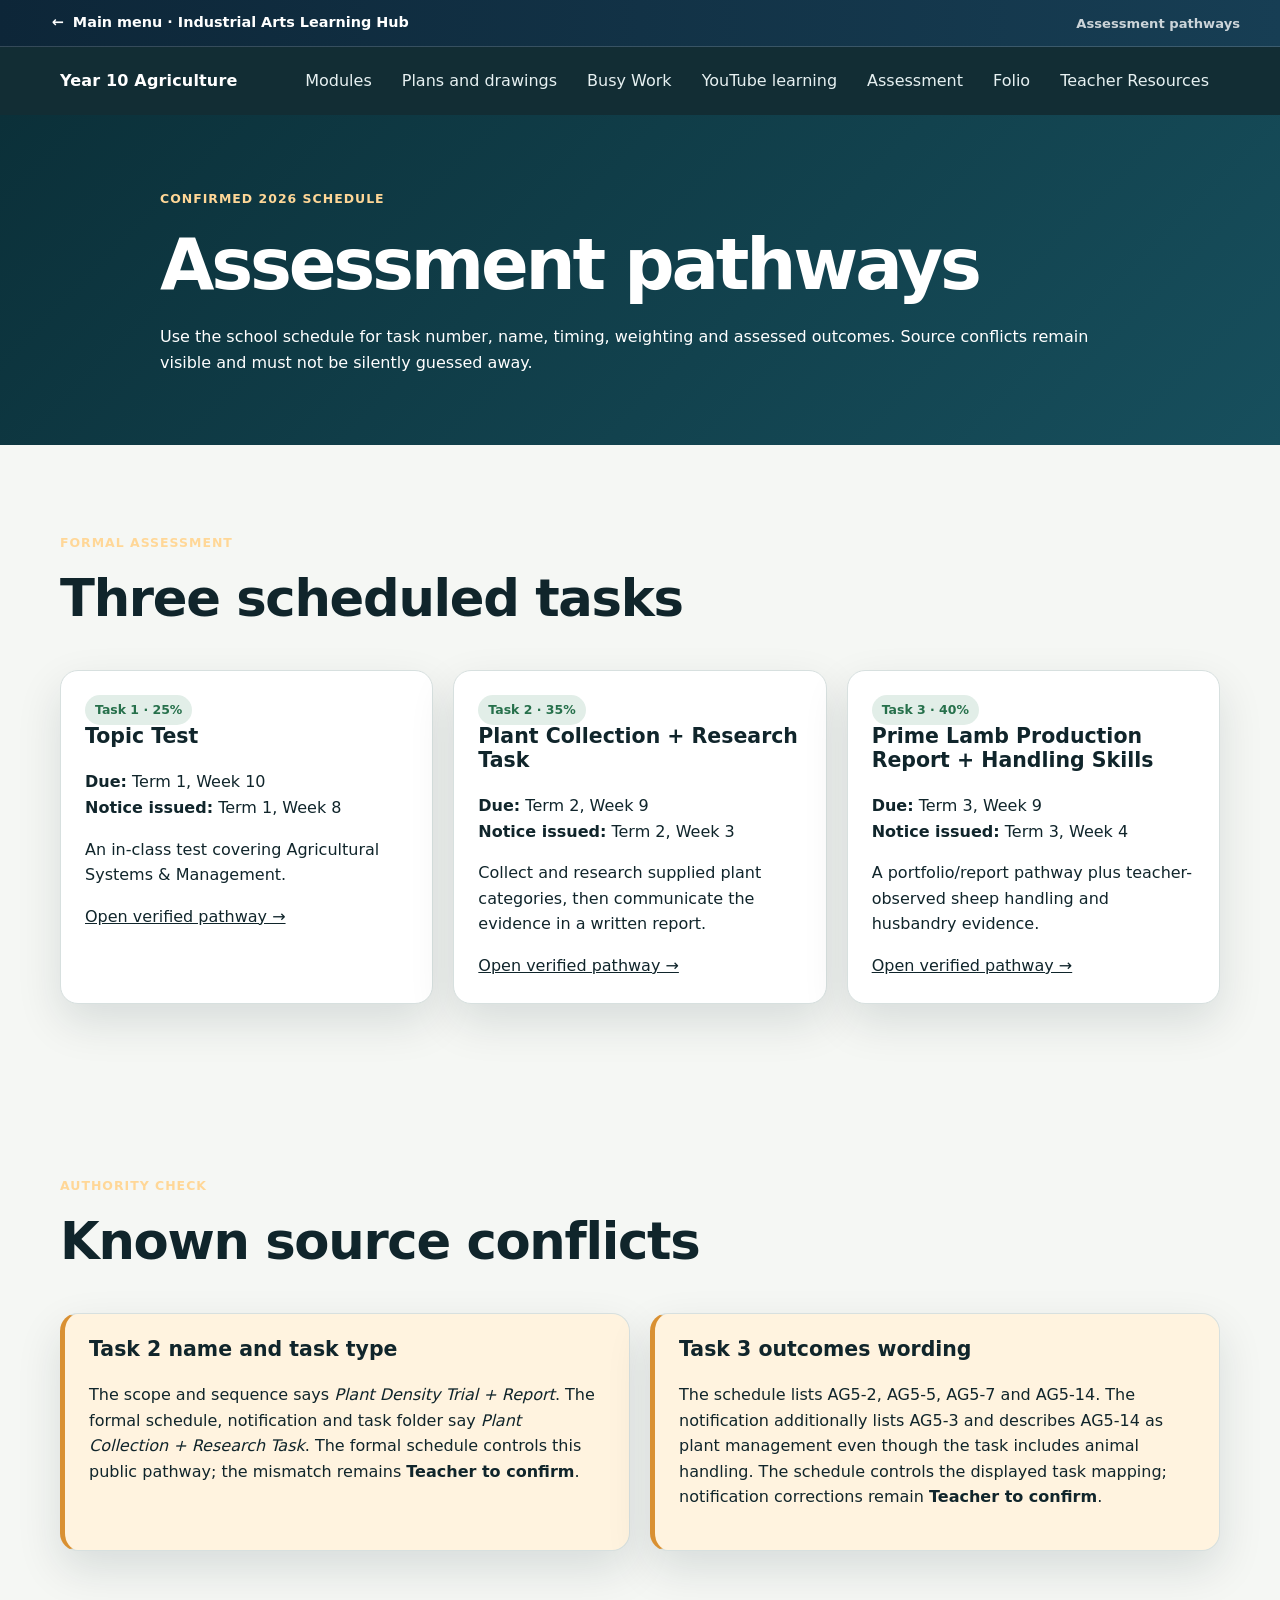
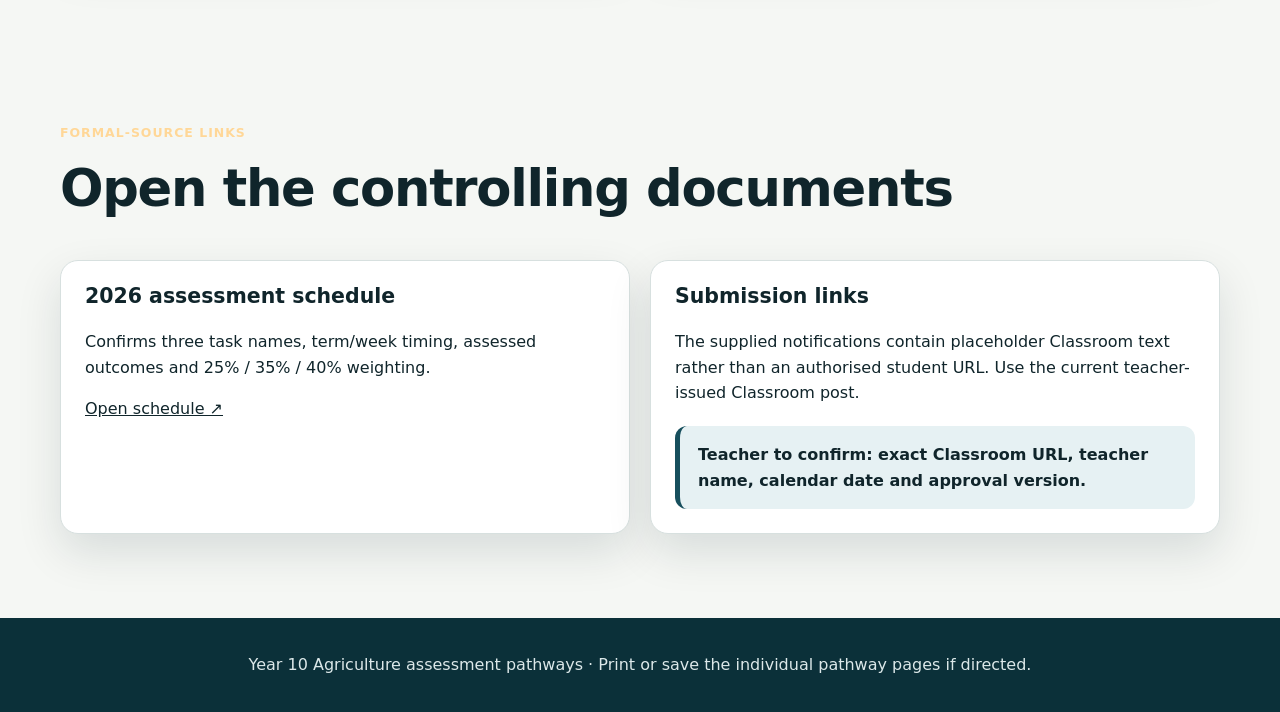
==== assessment/index.html @ 11737256 "Build Year 10 Agriculture guided course" ====
<!doctype html>
<html lang="en-AU">
<head><meta charset="utf-8"><meta name="viewport" content="width=device-width, initial-scale=1"><meta name="description" content="Confirmed 2026 Year 10 Agriculture assessment pathways."><title>Assessment pathways | Year 10 Agriculture</title><link rel="stylesheet" href="../guided/course.css?v=20260805a"><link rel="stylesheet" href="../shared/sister-site.css" data-sister-site-styles></head>
<body>
  <a class="skip-link" href="#assessment-content">Skip to assessment pathways</a>
  <header class="site-header"><div class="nav-wrap"><a class="brand" href="../index.html">Year 10 Agriculture</a><nav class="nav-links" aria-label="Course navigation"><a href="../index.html#pathway">Modules</a><a href="../plans/index.html">Plans and drawings</a><a href="../busy-work/index.html">Busy Work</a><a href="../youtube-learning/index.html">YouTube learning</a><a href="index.html" aria-current="page">Assessment</a><a href="../folio.html">Folio</a></nav></div></header>
  <section class="module-hero"><div class="module-hero-inner"><p class="eyebrow">Confirmed 2026 schedule</p><h1>Assessment pathways</h1><p>Use the school schedule for task number, name, timing, weighting and assessed outcomes. Source conflicts remain visible and must not be silently guessed away.</p></div></section>
  <main id="assessment-content" class="landing-main">
    <section class="section"><p class="eyebrow">Formal assessment</p><h2>Three scheduled tasks</h2><div class="grid three" style="margin-top:28px">
      <article class="card"><span class="status-pill">Task 1 · 25%</span><h3>Topic Test</h3><p><strong>Due:</strong> Term 1, Week 10<br><strong>Notice issued:</strong> Term 1, Week 8</p><p>An in-class test covering Agricultural Systems &amp; Management.</p><a class="module-link" href="task-1.html">Open verified pathway →</a></article>
      <article class="card"><span class="status-pill">Task 2 · 35%</span><h3>Plant Collection + Research Task</h3><p><strong>Due:</strong> Term 2, Week 9<br><strong>Notice issued:</strong> Term 2, Week 3</p><p>Collect and research supplied plant categories, then communicate the evidence in a written report.</p><a class="module-link" href="task-2.html">Open verified pathway →</a></article>
      <article class="card"><span class="status-pill">Task 3 · 40%</span><h3>Prime Lamb Production Report + Handling Skills</h3><p><strong>Due:</strong> Term 3, Week 9<br><strong>Notice issued:</strong> Term 3, Week 4</p><p>A portfolio/report pathway plus teacher-observed sheep handling and husbandry evidence.</p><a class="module-link" href="task-3.html">Open verified pathway →</a></article>
    </div></section>
    <section class="section"><p class="eyebrow">Authority check</p><h2>Known source conflicts</h2><div class="grid two" style="margin-top:28px"><article class="card pending"><h3>Task 2 name and task type</h3><p>The scope and sequence says <em>Plant Density Trial + Report</em>. The formal schedule, notification and task folder say <em>Plant Collection + Research Task</em>. The formal schedule controls this public pathway; the mismatch remains <strong>Teacher to confirm</strong>.</p></article><article class="card pending"><h3>Task 3 outcomes wording</h3><p>The schedule lists AG5-2, AG5-5, AG5-7 and AG5-14. The notification additionally lists AG5-3 and describes AG5-14 as plant management even though the task includes animal handling. The schedule controls the displayed task mapping; notification corrections remain <strong>Teacher to confirm</strong>.</p></article></div></section>
    <section class="section"><p class="eyebrow">Formal-source links</p><h2>Open the controlling documents</h2><div class="grid two" style="margin-top:28px"><article class="card"><h3>2026 assessment schedule</h3><p>Confirms three task names, term/week timing, assessed outcomes and 25% / 35% / 40% weighting.</p><a class="module-link" href="https://docs.google.com/document/d/1VNp-zwye57G5lHTWmuCELbzUnZWb80U3-Sl4OKU_gw0/edit" target="_blank" rel="noopener">Open schedule ↗</a></article><article class="card"><h3>Submission links</h3><p>The supplied notifications contain placeholder Classroom text rather than an authorised student URL. Use the current teacher-issued Classroom post.</p><div class="callout"><strong>Teacher to confirm:</strong> exact Classroom URL, teacher name, calendar date and approval version.</div></article></div></section>
  </main>
  <footer>Year 10 Agriculture assessment pathways · Print or save the individual pathway pages if directed.</footer>
  <script src="../shared/hub-navigation.js" defer></script>
</body></html>
---- guided/course.css ----
:root {
  --ink: #10252b;
  --muted: #53666b;
  --paper: #f5f7f4;
  --card: #ffffff;
  --steel: #174f5d;
  --steel-dark: #0b3039;
  --amber: #d99032;
  --amber-pale: #fff3df;
  --line: #d7e0df;
  --success: #26704b;
  --danger: #a33a32;
  --shadow: 0 18px 45px rgba(12, 37, 43, 0.12);
  --radius: 18px;
}

* { box-sizing: border-box; }
html { scroll-behavior: smooth; }
body {
  margin: 0;
  overflow-x: hidden;
  color: var(--ink);
  background: var(--paper);
  font-family: Inter, ui-sans-serif, system-ui, -apple-system, BlinkMacSystemFont, "Segoe UI", sans-serif;
  line-height: 1.6;
}
.skip-link { position: fixed; top: 8px; left: 8px; z-index: 1000; transform: translateY(-180%); padding: 9px 13px; border-radius: 8px; background: white; color: var(--ink); font-weight: 750; }
.skip-link:focus { transform: translateY(0); }
a { color: inherit; }
img { max-width: 100%; display: block; }
button, input, textarea, select { font: inherit; }

.site-header {
  position: sticky;
  top: 0;
  z-index: 20;
  background: rgba(9, 37, 44, 0.96);
  color: white;
  backdrop-filter: blur(12px);
}
.nav-wrap {
  width: min(1160px, calc(100% - 32px));
  min-height: 68px;
  margin: 0 auto;
  display: flex;
  flex-wrap: wrap;
  align-items: center;
  justify-content: space-between;
  gap: 20px;
}
.brand { font-weight: 850; text-decoration: none; letter-spacing: .01em; }
.nav-links { display: flex; flex-wrap: wrap; max-width: 100%; gap: 8px; }
.nav-links a {
  padding: 8px 11px;
  border-radius: 999px;
  text-decoration: none;
  color: #e7f1f2;
}
.nav-links a:hover, .nav-links a:focus-visible { background: rgba(255,255,255,.12); }

.hero { min-height: 570px; color: white; display: grid; align-items: center; background: linear-gradient(135deg, #061c22, #174f5d); }
.sister-hero .hero-inner { display: grid; grid-template-columns: minmax(0, 1.1fr) minmax(300px, .9fr); gap: 34px; align-items: center; }
.hero-showcase { margin: 42px 0; overflow: hidden; border: 1px solid rgba(255,255,255,.24); border-radius: 22px; background: rgba(255,255,255,.08); box-shadow: var(--shadow); }
.hero-showcase img { width: 100%; min-height: 360px; object-fit: cover; }
.hero-showcase figcaption { padding: 12px 16px; color: #e9f1f1; font-size: .84rem; line-height: 1.45; }
.hero-inner, .section, .module-main, .folio-main {
  width: min(1160px, calc(100% - 32px));
  margin-inline: auto;
}
.hero-copy { width: min(630px, 100%); padding: 90px 0 80px; }
.hero-copy, .module-hero-inner, .module-main, .folio-main { max-width: calc(100vw - 32px); }
.eyebrow {
  display: inline-flex;
  align-items: center;
  gap: 8px;
  margin: 0 0 16px;
  color: #ffd797;
  font-weight: 850;
  letter-spacing: .08em;
  text-transform: uppercase;
  font-size: .78rem;
}
h1, h2, h3 { line-height: 1.15; margin-top: 0; }
h1 { font-size: clamp(2.7rem, 7vw, 5.5rem); letter-spacing: -.045em; margin-bottom: 18px; }
h2 { font-size: clamp(2rem, 4vw, 3.2rem); letter-spacing: -.025em; }
h3 { font-size: 1.28rem; }
.hero p { font-size: clamp(1.05rem, 2vw, 1.3rem); color: #e9f1f1; }
.hero-actions, .button-row { display: flex; flex-wrap: wrap; gap: 12px; margin-top: 28px; }
.btn {
  border: 0;
  border-radius: 12px;
  padding: 12px 17px;
  background: var(--amber);
  color: #172022;
  font-weight: 850;
  text-decoration: none;
  cursor: pointer;
}
.btn:hover, .btn:focus-visible { filter: brightness(1.05); transform: translateY(-1px); }
.btn.secondary { color: white; background: rgba(255,255,255,.13); border: 1px solid rgba(255,255,255,.3); }
.btn.ghost { background: white; border: 1px solid var(--line); color: var(--steel-dark); }

.section { padding: 84px 0; }
.section.tint { width: 100%; max-width: none; background: #e9efed; }
.section.tint > .section-inner { width: min(1160px, calc(100% - 32px)); margin: auto; }
.section-intro { max-width: 760px; color: var(--muted); font-size: 1.08rem; }
.grid { display: grid; gap: 20px; }
.grid.three { grid-template-columns: repeat(3, minmax(0, 1fr)); }
.grid.two { grid-template-columns: repeat(2, minmax(0, 1fr)); }
.card {
  background: var(--card);
  border: 1px solid var(--line);
  border-radius: var(--radius);
  padding: 24px;
  box-shadow: var(--shadow);
}
.module-card { position: relative; display: flex; flex-direction: column; min-height: 295px; }
.module-card .stage { color: var(--steel); font-size: .82rem; font-weight: 900; text-transform: uppercase; letter-spacing: .08em; }
.module-card p { color: var(--muted); }
.module-card .module-link { margin-top: auto; font-weight: 850; color: var(--steel); }
.status-pill {
  display: inline-flex;
  width: fit-content;
  padding: 5px 10px;
  border-radius: 999px;
  background: #e2eee8;
  color: var(--success);
  font-size: .78rem;
  font-weight: 850;
}
.outcome-list { list-style: none; padding: 0; display: grid; gap: 10px; }
.outcome-list li { border-left: 4px solid var(--amber); padding: 8px 0 8px 14px; }
.resource-card a { color: var(--steel); font-weight: 800; }
.pending { border-left: 5px solid var(--amber); background: var(--amber-pale); }

.module-hero {
  color: white;
  padding: 70px 0 54px;
  background: linear-gradient(135deg, var(--steel-dark), var(--steel));
}
.module-hero-inner { width: min(960px, calc(100% - 32px)); margin: auto; }
.module-hero h1 { font-size: clamp(2.3rem, 6vw, 4.4rem); }
.module-main, .folio-main { width: min(960px, calc(100% - 32px)); padding: 48px 0 90px; }
.progress-panel { margin: -28px auto 28px; position: relative; }
.progress-track { height: 10px; background: #dae3e1; border-radius: 999px; overflow: hidden; }
.progress-fill { height: 100%; width: 0; background: linear-gradient(90deg, var(--amber), #efbb62); transition: width .2s ease; }
.student-grid { display: grid; grid-template-columns: 1fr 1fr; gap: 16px; }
label { font-weight: 750; }
input[type="text"], input[type="password"], select, textarea {
  width: 100%;
  margin-top: 6px;
  border: 1px solid #b8c7c5;
  border-radius: 11px;
  padding: 11px 12px;
  background: #fff;
  color: var(--ink);
}
textarea { min-height: 135px; resize: vertical; }
.theory-section { margin-top: 24px; display: flow-root; }
.theory-section p { max-width: 78ch; color: #31484e; text-wrap: pretty; }
.theory-chunk-heading {
  margin: 22px 0 8px;
  padding-left: 11px;
  border-left: 4px solid var(--steel);
  color: var(--steel-dark);
  font-size: 1rem;
  line-height: 1.35;
}
.theory-section li + li { margin-top: 6px; }
.written-evidence { width: 100%; min-width: 0; }
.clarification-button { min-height: 44px; margin: 2px 0 10px; padding: 8px 12px; border: 1px solid #8aa9a0; border-radius: 9px; background: #f7fbf9; color: var(--ink); font: inherit; font-weight: 750; cursor: pointer; }
.clarification-button:hover { background: #edf4f1; }
.clarification-button:focus-visible { outline: 3px solid #236e5b; outline-offset: 3px; }
.clarification-panel { max-width: 68ch; margin: 0 0 12px; padding: 11px 13px; border-left: 4px solid #3c806e; border-radius: 0 9px 9px 0; background: #edf4f1; overflow-wrap: anywhere; }
.written-evidence textarea {
  display: block;
  width: 100%;
  max-width: none;
  min-width: 0;
  min-height: 175px;
  line-height: 1.55;
  overflow-wrap: break-word;
}
.theory-visual {
  float: right;
  width: min(38%, 360px);
  margin: .25rem 0 1rem 1.35rem;
  padding: .65rem;
  border: 1px solid var(--line);
  border-radius: 14px;
  background: #f5f8f7;
  box-shadow: 0 10px 24px rgba(17, 46, 52, .1);
}
.theory-visual--left { float: left; margin: .25rem 1.35rem 1rem 0; }
.zoomable-infographic { position: relative; display: block; color: white; text-decoration: none; cursor: zoom-in; }
.zoomable-infographic:focus-visible { outline: 4px solid var(--amber); outline-offset: 4px; }
.zoomable-infographic:hover .infographic-open-label,
.zoomable-infographic:focus-visible .infographic-open-label { background: var(--amber); color: #172022; }
.infographic-open-label {
  position: absolute;
  right: 10px;
  bottom: 10px;
  z-index: 2;
  padding: 6px 10px;
  border-radius: 999px;
  background: rgba(6, 28, 34, .9);
  color: white;
  font-size: .78rem;
  font-weight: 850;
  line-height: 1.2;
  box-shadow: 0 4px 14px rgba(0, 0, 0, .24);
}
.theory-visual__image {
  width: 100%;
  aspect-ratio: 16 / 9;
  border-radius: 9px;
  background-repeat: no-repeat;
  background-size: cover;
  background-position: center;
  background-color: var(--ink);
}
.theory-visual figcaption { margin-top: .6rem; color: var(--muted); font-size: .82rem; line-height: 1.4; }
.tool-photo-gallery { clear: both; display: grid; grid-template-columns: repeat(auto-fit, minmax(180px, 1fr)); gap: 14px; margin: 24px 0; }
.tool-photo-card { min-width: 0; margin: 0; padding: 10px; border: 1px solid var(--line); border-radius: 13px; background: #f5f8f7; }
.tool-photo-link { border-radius: 9px; overflow: hidden; background: #e7eceb; }
.tool-photo-link img { width: 100%; aspect-ratio: 4 / 3; object-fit: contain; background: #f3f5f4; }
.tool-photo-card figcaption { margin-top: 9px; color: var(--muted); font-size: .82rem; line-height: 1.45; }
.tool-photo-credit { display: block; margin-top: 5px; font-size: .76rem; }
.tool-photo-credit a { color: var(--steel-dark); font-weight: 750; }
.plan-guidance { clear: both; margin: 30px 0 8px; padding-top: 26px; border-top: 2px solid var(--line); }
.plan-guidance > h3 { font-size: clamp(1.45rem, 3vw, 2rem); }
.plan-guidance > h4 { margin: 20px 0 8px; color: var(--steel-dark); }
.plan-sheet-gallery { display: grid; grid-template-columns: repeat(2, minmax(0, 1fr)); gap: 16px; margin-top: 24px; }
.plan-sheet-card { min-width: 0; margin: 0; padding: 11px; border: 1px solid var(--line); border-radius: 14px; background: #f5f8f7; }
.plan-preview-link { overflow: hidden; border: 1px solid #c7d1d0; border-radius: 10px; background: white; }
.plan-preview-link img { width: 100%; aspect-ratio: 1.45 / 1; object-fit: contain; background: white; }
.plan-sheet-card figcaption { margin-top: 10px; color: var(--muted); font-size: .84rem; line-height: 1.45; }
.plan-sheet-card figcaption > strong, .plan-sheet-card figcaption > span { display: block; }
.plan-sheet-card figcaption > strong { margin-bottom: 4px; color: var(--ink); }
.plan-actions { display: flex !important; flex-wrap: wrap; gap: 8px 12px; margin-top: 10px; }
.plan-open-link, .plan-download-link { color: var(--steel-dark); font-weight: 850; text-underline-offset: 3px; }
.plan-open-link:focus-visible, .plan-download-link:focus-visible { outline: 3px solid var(--amber); outline-offset: 3px; }
.video-learning { clear: both; margin: 30px 0 8px; padding: 22px; border: 1px solid var(--line); border-radius: 16px; background: #f7fbf9; }
.video-learning > h3 { margin: 3px 0 2px; color: var(--ink); font-size: clamp(1.35rem, 3vw, 1.8rem); }
.video-learning__channel { margin: 0 0 16px; color: var(--muted) !important; font-size: .9rem; font-weight: 750; }
.video-learning__grid { display: grid; grid-template-columns: minmax(0, 1.35fr) minmax(240px, .85fr); gap: 18px; align-items: start; }
.video-learning__player { min-width: 0; aspect-ratio: 16 / 9; overflow: hidden; border-radius: 12px; background: #0b1d22; box-shadow: 0 10px 24px rgba(17, 46, 52, .14); }
.video-learning__player iframe { display: block; width: 100%; height: 100%; border: 0; }
.video-learning__notes { min-width: 0; }
.video-learning__notes h4 { margin: 0 0 5px; color: var(--steel-dark); font-size: 1rem; }
.video-learning__notes h4:not(:first-child) { margin-top: 17px; }
.video-learning__notes p { margin: 0; }
.video-learning__fallback { margin: 18px 0 0; padding: 13px 15px; border-left: 4px solid var(--amber); border-radius: 0 10px 10px 0; background: var(--amber-pale); }
.video-learning__actions { display: flex; flex-wrap: wrap; align-items: center; gap: 10px 16px; margin-top: 16px; }
.video-learning__actions > a:not(.btn) { color: var(--steel-dark); font-weight: 850; text-underline-offset: 3px; }
.video-learning__actions > a:focus-visible { outline: 3px solid var(--amber); outline-offset: 3px; }
.video-learning__disclaimer { margin-top: 17px; font-weight: 650; }
.video-learning__source-check { margin: 13px 0 0; color: var(--muted) !important; font-size: .84rem; line-height: 1.45; }
.callout { margin: 20px 0 0; padding: 16px 18px; border-radius: 12px; background: #e6f1f3; border-left: 5px solid var(--steel); font-weight: 750; overflow-wrap: anywhere; }
.theory-sources { margin-top: 16px; padding-top: 14px; border-top: 1px solid var(--line); font-size: 0.94rem; }
.theory-sources ul { margin: 7px 0; }
.theory-sources a { overflow-wrap: anywhere; }
.theory-sources p { margin-bottom: 0; color: var(--muted); }
.check-group { margin-top: 26px; padding: 20px; border: 1px solid var(--line); border-radius: 14px; background: #f8fbfb; }
.check-group[id], #knowledge-checks { scroll-margin-top: 92px; }
.check-group > h3 { margin-top: 4px; color: var(--ink); }
.check-group .check:first-of-type { margin-top: 12px; }
.check h4 { margin-bottom: 12px; color: var(--ink); font-size: 1rem; line-height: 1.45; }
.check { margin-top: 18px; padding-top: 18px; border-top: 1px solid var(--line); }
.option { display: block; margin: 9px 0; font-weight: 500; }
.question-help { margin: 14px 0; }
.hint-toggle, .secondary-hint-toggle {
  border: 0;
  padding: 0;
  background: transparent;
  color: var(--steel);
  font: inherit;
  font-weight: 850;
  text-decoration: underline;
  text-underline-offset: 3px;
  cursor: pointer;
}
.theory-direction {
  margin-top: 10px;
  padding: 13px 15px;
  border-left: 4px solid var(--amber);
  border-radius: 0 10px 10px 0;
  background: var(--amber-pale);
}
.theory-direction > a { display: block; width: fit-content; color: var(--steel-dark); font-weight: 850; }
.secondary-hint-toggle { display: block; margin-top: 10px; font-size: .92rem; }
.theory-reminder { margin-top: 9px; color: #31484e; }
.theory-section:focus-visible { outline: 4px solid var(--amber); outline-offset: 4px; }
.theory-section[id] { scroll-margin-top: 92px; }
.feedback { margin-top: 10px; min-height: 26px; font-weight: 750; }
.feedback.good { color: var(--success); }
.feedback.bad { color: var(--danger); }
.model-feedback { display: none; margin-top: 12px; padding: 14px; background: #edf4f1; border-radius: 10px; }
.model-feedback.open { display: block; }
.completion-box { background: #ecf5f0; border-color: #bad8c8; }
.module-nav { display: flex; justify-content: space-between; gap: 16px; margin-top: 26px; }

.folio-grid { display: grid; grid-template-columns: repeat(2, minmax(0,1fr)); gap: 18px; }
.folio-card { counter-increment: folio; }
.folio-card h2 { font-size: 1.35rem; }
.folio-card h2::before { content: counter(folio, decimal-leading-zero) " "; color: var(--amber); }
.folio-visual {
  display: block;
  aspect-ratio: 16 / 9;
  margin: -4px -4px 18px;
  border: 1px solid var(--line);
  border-radius: 14px;
  background-repeat: no-repeat;
  background-size: cover;
  background-position: center;
  background-color: var(--ink);
}
.folio-card:nth-child(1) .folio-visual { background-image: url("../assets/visuals/folio-card-01.png"); }
.folio-card:nth-child(2) .folio-visual { background-image: url("../assets/visuals/folio-card-02.png"); }
.folio-card:nth-child(3) .folio-visual { background-image: url("../assets/visuals/folio-card-03.png"); }
.folio-card:nth-child(4) .folio-visual { background-image: url("../assets/visuals/folio-card-04.png"); }
.folio-card:nth-child(5) .folio-visual { background-image: url("../assets/visuals/folio-card-05.png"); }
.folio-card:nth-child(6) .folio-visual { background-image: url("../assets/visuals/folio-card-06.png"); }
.folio-card:nth-child(7) .folio-visual { background-image: url("../assets/visuals/folio-card-07.png"); }
.folio-card:nth-child(8) .folio-visual { background-image: url("../assets/visuals/folio-card-08.png"); }
.folio-card:nth-child(9) .folio-visual { background-image: url("../assets/visuals/folio-card-09.png"); }
.folio-card:nth-child(10) .folio-visual { background-image: url("../assets/visuals/folio-card-10.png"); }
.folio-card:nth-child(11) .folio-visual { background-image: url("../assets/visuals/folio-card-11.png"); }
.folio-card:nth-child(12) .folio-visual { background-image: url("../assets/visuals/folio-card-12.png"); }
.folio-main { counter-reset: folio; }
.print-identity { display: none; }
.folio-meta { display: grid; gap: 4px; padding-top: 10px; border-top: 1px solid var(--line); color: var(--muted); font-size: .86rem; }
.folio-meta a { font-weight: 750; }
.folio-visual-caption { margin-top: -10px; color: var(--muted); font-size: .82rem; }
.save-state { color: var(--muted); font-size: .9rem; }
.photo-preview { margin-top: 12px; padding: 12px; border: 1px solid var(--line); border-radius: 12px; background: #f4f7f6; }
.photo-preview img { max-height: 320px; margin: 0 auto; object-fit: contain; }
.import-label { display: inline-flex; align-items: center; }
.import-label input { position: absolute; width: 1px; height: 1px; overflow: hidden; clip: rect(0,0,0,0); }
.evidence-note { color: var(--muted); }
.pathway-break { margin-top: 64px; }

footer { background: var(--steel-dark); color: #dce8e9; padding: 34px 16px; text-align: center; }

@media (max-width: 820px) {
  .sister-hero .hero-inner { grid-template-columns: 1fr; }
  .hero-showcase { margin-top: -30px; }
  .theory-visual, .theory-visual--left { float: none; width: 100%; margin: 1.1rem 0; }
  .video-learning__grid { grid-template-columns: 1fr; }
  .grid.three, .grid.two, .folio-grid { grid-template-columns: 1fr; }
  .nav-wrap { display: grid; grid-template-columns: minmax(0, 1fr); align-items: start; justify-content: stretch; padding: 14px 0; }
  .brand { display: block; width: 100%; }
  .nav-links { display: grid; grid-template-columns: repeat(3, minmax(0, 1fr)); width: 100%; overflow: visible; padding-bottom: 3px; }
  .nav-links a { text-align: center; }
  .hero { min-height: 630px; background-position: 62% center; }
  .hero-copy { padding: 70px 0; }
  .student-grid { grid-template-columns: 1fr; }
}

@media (max-width: 520px) {
  .site-header { position: static; }
  .section { padding: 62px 0; }
  .hero-inner, .section, .module-main, .folio-main { width: calc(100% - 22px); }
  .module-hero-inner { width: calc(100% - 22px); max-width: calc(100vw - 22px); }
  .card { padding: 19px; border-radius: 15px; }
  .module-nav { flex-direction: column; }
  .module-nav .btn { text-align: center; }
  .written-evidence textarea { min-height: 210px; }
  .tool-photo-gallery { grid-template-columns: 1fr; }
  .plan-sheet-gallery { grid-template-columns: 1fr; }
  .video-learning { padding: 16px; }
  .video-learning__actions { align-items: stretch; }
  .video-learning__actions .btn { width: 100%; text-align: center; }
  .nav-links { gap: 5px; }
  .nav-links a { padding: 7px 3px; font-size: .9rem; }
}

@media print {
  .site-header, .skip-link, .hero-actions, .button-row, .clarification-button, .question-help, .module-nav, .infographic-open-label, .video-learning__player, footer { display: none !important; }
  body { background: white; font-size: 11pt; }
  .module-hero { color: black; background: white; padding: 20px 0; }
  .module-main, .folio-main { width: 100%; padding: 0; }
  .card { box-shadow: none; break-inside: avoid; border-color: #aaa; }
  #knowledge-checks, .check-group { break-inside: auto; }
  .check { break-inside: avoid; }
  .plan-guidance { break-inside: auto; }
  .plan-sheet-card { break-inside: avoid; box-shadow: none; }
  .plan-preview-link img { max-height: 105mm; }
  .plan-open-link::after { content: " (" attr(href) ")"; font-weight: 400; overflow-wrap: anywhere; }
  .video-learning__actions .btn::after { content: " (" attr(href) ")"; font-weight: 400; overflow-wrap: anywhere; }
  textarea { border: 1px solid #777; min-height: 90px; }
  .model-feedback.open { display: block; }
  .folio-grid { display: block; }
  .folio-page .module-hero, .folio-page .progress-panel { display: none !important; }
  .folio-card { break-before: page; break-inside: avoid; page-break-before: always; font-size: 9pt; }
  .folio-card:first-child { break-before: auto; page-break-before: auto; }
  .folio-card h2 { margin-top: 4px; font-size: 15pt; }
  .folio-card p, .folio-card ul { margin-top: 5px; margin-bottom: 7px; }
  .folio-card details { display: none; }
  .folio-card textarea { min-height: 52px; }
  .folio-visual { max-height: 42mm; margin-bottom: 8px; }
  .print-identity { display: block; margin: 0 0 5px; color: #344; font-size: 8pt; }
  .photo-preview { break-inside: avoid; }
}
---- shared/sister-site.css ----
:root {
  --hub-ink: #102b3d;
  --hub-paper: #f5f8fa;
}

.hub-return-bar {
  background: linear-gradient(90deg, #0d2638, #173e54);
  border-bottom: 1px solid rgba(255, 255, 255, 0.16);
  color: #fff;
  font-family: Inter, ui-sans-serif, system-ui, -apple-system, BlinkMacSystemFont, "Segoe UI", sans-serif;
  position: relative;
  z-index: 1000;
}

.hub-return-inner {
  align-items: center;
  display: flex;
  gap: 1rem;
  justify-content: space-between;
  margin: 0 auto;
  max-width: 1240px;
  min-height: 44px;
  padding: 0.45rem 1.25rem;
}

.hub-return-link {
  align-items: center;
  border-radius: 999px;
  color: #fff;
  display: inline-flex;
  font-size: 0.9rem;
  font-weight: 800;
  gap: 0.55rem;
  line-height: 1.2;
  padding: 0.45rem 0.75rem;
  text-decoration: none;
}

.hub-return-link:hover,
.hub-return-link:focus-visible {
  background: rgba(255, 255, 255, 0.14);
  color: #fff;
  outline: 3px solid rgba(255, 255, 255, 0.42);
  outline-offset: 2px;
}

.hub-course-label {
  color: rgba(255, 255, 255, 0.78);
  font-size: 0.82rem;
  font-weight: 700;
  overflow: hidden;
  text-overflow: ellipsis;
  white-space: nowrap;
}

.sister-hero {
  --hero-start: #173f55;
  --hero-end: #2f6b7e;
  --hero-accent: #f0bd67;
  background:
    radial-gradient(circle at 82% 18%, color-mix(in srgb, var(--hero-accent) 24%, transparent), transparent 34%),
    linear-gradient(135deg, var(--hero-start) 0%, var(--hero-end) 100%);
  color: #fff;
  isolation: isolate;
  overflow: hidden;
  position: relative;
}

.sister-hero::before {
  background: linear-gradient(115deg, rgba(255, 255, 255, 0.09), transparent 38%, rgba(255, 255, 255, 0.04));
  content: "";
  inset: 0;
  pointer-events: none;
  position: absolute;
  z-index: -1;
}

.sister-hero .hero-inner,
.sister-hero.hero.content-section {
  align-items: center;
  display: grid;
  gap: clamp(2rem, 4vw, 3.5rem);
  grid-template-columns: minmax(0, 1.06fr) minmax(320px, 0.94fr);
  margin: 0 auto;
  max-width: 1240px;
  min-height: 520px;
  padding: clamp(2.8rem, 5vw, 4.5rem) clamp(1.25rem, 5vw, 4rem);
}

.sister-hero .hero-copy {
  max-width: 680px;
  min-width: 0;
}

.sister-hero .eyebrow {
  color: color-mix(in srgb, var(--hero-accent) 78%, #fff);
  font-size: clamp(0.78rem, 1.4vw, 0.95rem);
  font-weight: 900;
  letter-spacing: 0.14em;
  margin: 0 0 1rem;
  text-transform: uppercase;
}

.sister-hero h1 {
  color: #fff;
  font-size: clamp(3rem, 5.4vw, 4.75rem);
  letter-spacing: -0.045em;
  line-height: 0.98;
  margin: 0;
  max-width: 12ch;
  text-wrap: balance;
}

.sister-hero .hero-subtitle,
.sister-hero .hero-lede,
.sister-hero .hero-copy > p:not(.eyebrow) {
  color: rgba(255, 255, 255, 0.91);
  font-size: clamp(1.05rem, 2vw, 1.32rem);
  line-height: 1.55;
  margin: 1.15rem 0 0;
  max-width: 60ch;
}

.sister-hero .hero-intro {
  color: rgba(255, 255, 255, 0.76) !important;
  font-size: 1rem !important;
  margin-top: 0.75rem !important;
}

.sister-hero .hero-actions {
  align-items: stretch;
  display: flex;
  flex-wrap: wrap;
  gap: 0.75rem;
  margin-top: 1.75rem;
}

.sister-hero .hero-actions a {
  align-items: center;
  background: rgba(255, 255, 255, 0.96);
  border: 1px solid rgba(255, 255, 255, 0.58);
  border-radius: 13px;
  box-shadow: 0 12px 26px rgba(6, 23, 33, 0.14);
  color: var(--hub-ink);
  display: inline-flex;
  flex: 1 1 185px;
  font-size: 0.98rem;
  font-weight: 850;
  justify-content: center;
  line-height: 1.2;
  margin: 0;
  min-height: 50px;
  padding: 0.8rem 1rem;
  text-align: center;
  text-decoration: none;
}

.sister-hero .hero-actions a:first-child {
  background: var(--hero-accent);
  border-color: color-mix(in srgb, var(--hero-accent) 72%, #fff);
  color: #17232b;
}

.sister-hero .hero-actions a:hover,
.sister-hero .hero-actions a:focus-visible {
  box-shadow: 0 14px 30px rgba(4, 18, 28, 0.24);
  outline: 3px solid rgba(255, 255, 255, 0.48);
  outline-offset: 3px;
  transform: translateY(-2px);
}

.sister-hero .hero-showcase,
.sister-hero .hero-media {
  aspect-ratio: 4 / 3;
  background: rgba(255, 255, 255, 0.1);
  border: 1px solid rgba(255, 255, 255, 0.26);
  border-radius: 28px;
  box-shadow: 0 28px 60px rgba(3, 18, 28, 0.32);
  margin: 0;
  max-height: 430px;
  min-height: 330px;
  overflow: hidden;
  position: relative;
  width: 100%;
}

.sister-hero .hero-media {
  display: block;
}

.sister-hero .hero-showcase img,
.sister-hero .hero-media img {
  display: block !important;
  height: 100% !important;
  margin: 0 !important;
  max-height: none !important;
  max-width: none !important;
  object-fit: cover !important;
  object-position: center !important;
  inset: 0 !important;
  position: absolute !important;
  width: 100% !important;
}

.sister-hero .hero-showcase.hero-image-contain img,
.sister-hero .hero-media.hero-image-contain img {
  object-fit: contain !important;
  padding: 1rem;
}

.sister-hero .hero-image-note,
.sister-hero .hero-media figcaption {
  background: linear-gradient(180deg, transparent, rgba(7, 19, 27, 0.82));
  bottom: 0;
  color: rgba(255, 255, 255, 0.9);
  font-size: 0.78rem;
  left: 0;
  line-height: 1.35;
  margin: 0;
  padding: 2.4rem 1rem 0.8rem;
  position: absolute;
  right: 0;
}

.sister-hero .hero-badges,
.sister-hero .hero-pills {
  display: none;
}

@media (max-width: 820px) {
  .sister-hero .hero-inner,
  .sister-hero.hero.content-section {
    gap: 1.75rem;
    grid-template-columns: minmax(0, 1fr);
    min-height: auto;
    padding: 3rem 1.1rem 2.4rem;
  }

  .sister-hero h1 {
    font-size: clamp(2.65rem, 12vw, 4.1rem);
    max-width: 100%;
  }

  .sister-hero .hero-actions {
    display: grid;
    grid-template-columns: minmax(0, 1fr);
  }

  .sister-hero .hero-actions a {
    width: 100%;
  }

  .sister-hero .hero-showcase,
  .sister-hero .hero-media {
    aspect-ratio: 16 / 10;
    min-height: 245px;
  }
}

@media (max-width: 520px) {
  .hub-return-inner {
    align-items: flex-start;
    flex-direction: column;
    gap: 0.1rem;
    padding: 0.45rem 0.8rem;
  }

  .hub-return-link {
    padding-left: 0.25rem;
  }

  .hub-course-label {
    padding-left: 2rem;
    white-space: normal;
  }

  .sister-hero .hero-subtitle,
  .sister-hero .hero-lede,
  .sister-hero .hero-copy > p:not(.eyebrow) {
    font-size: 1.04rem;
  }
}

@media print {
  .hub-return-bar {
    display: none !important;
  }
}
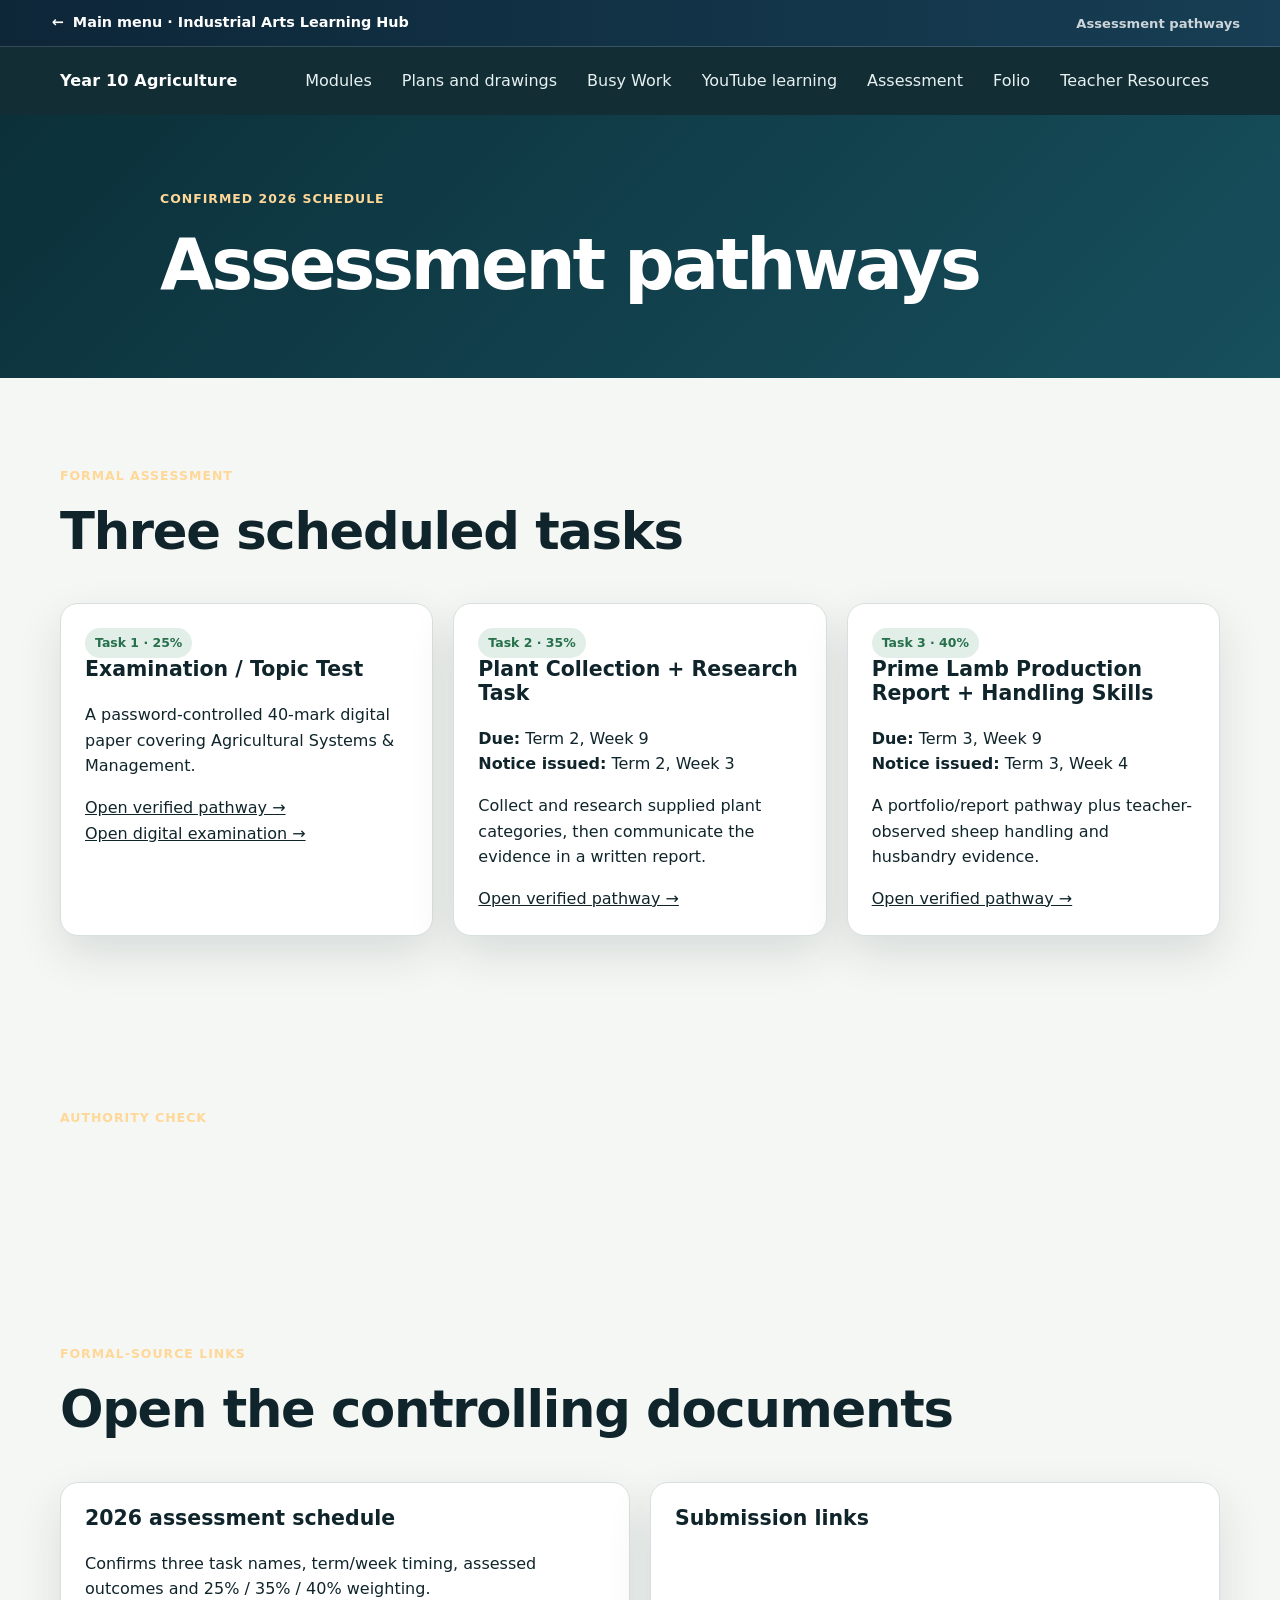
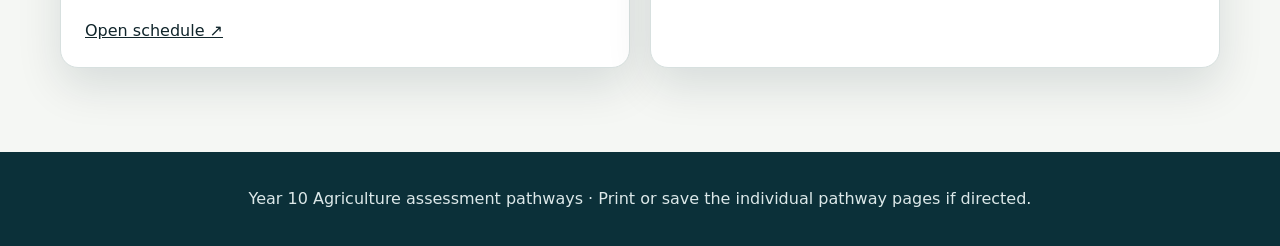
==== commit 8e40ea4e: "Add password-protected Year 10 Agriculture exam" ====
--- a/assessment/index.html
+++ b/assessment/index.html
@@ -7,11 +7,11 @@
   <section class="module-hero"><div class="module-hero-inner"><p class="eyebrow">Confirmed 2026 schedule</p><h1>Assessment pathways</h1><p>Use the school schedule for task number, name, timing, weighting and assessed outcomes. Source conflicts remain visible and must not be silently guessed away.</p></div></section>
   <main id="assessment-content" class="landing-main">
     <section class="section"><p class="eyebrow">Formal assessment</p><h2>Three scheduled tasks</h2><div class="grid three" style="margin-top:28px">
-      <article class="card"><span class="status-pill">Task 1 · 25%</span><h3>Topic Test</h3><p><strong>Due:</strong> Term 1, Week 10<br><strong>Notice issued:</strong> Term 1, Week 8</p><p>An in-class test covering Agricultural Systems &amp; Management.</p><a class="module-link" href="task-1.html">Open verified pathway →</a></article>
+      <article class="card"><span class="status-pill">Task 1 · 25%</span><h3>Examination / Topic Test</h3><p><strong>Handbook:</strong> Term 1, Week 9<br><strong>Course task documents:</strong> Term 1, Week 10<br><strong>Exact session:</strong> Teacher to confirm</p><p>A password-controlled 40-mark digital paper covering Agricultural Systems &amp; Management.</p><a class="module-link" href="task-1.html">Open verified pathway →</a><br><a class="module-link" href="../exam/">Open digital examination →</a></article>
       <article class="card"><span class="status-pill">Task 2 · 35%</span><h3>Plant Collection + Research Task</h3><p><strong>Due:</strong> Term 2, Week 9<br><strong>Notice issued:</strong> Term 2, Week 3</p><p>Collect and research supplied plant categories, then communicate the evidence in a written report.</p><a class="module-link" href="task-2.html">Open verified pathway →</a></article>
       <article class="card"><span class="status-pill">Task 3 · 40%</span><h3>Prime Lamb Production Report + Handling Skills</h3><p><strong>Due:</strong> Term 3, Week 9<br><strong>Notice issued:</strong> Term 3, Week 4</p><p>A portfolio/report pathway plus teacher-observed sheep handling and husbandry evidence.</p><a class="module-link" href="task-3.html">Open verified pathway →</a></article>
     </div></section>
-    <section class="section"><p class="eyebrow">Authority check</p><h2>Known source conflicts</h2><div class="grid two" style="margin-top:28px"><article class="card pending"><h3>Task 2 name and task type</h3><p>The scope and sequence says <em>Plant Density Trial + Report</em>. The formal schedule, notification and task folder say <em>Plant Collection + Research Task</em>. The formal schedule controls this public pathway; the mismatch remains <strong>Teacher to confirm</strong>.</p></article><article class="card pending"><h3>Task 3 outcomes wording</h3><p>The schedule lists AG5-2, AG5-5, AG5-7 and AG5-14. The notification additionally lists AG5-3 and describes AG5-14 as plant management even though the task includes animal handling. The schedule controls the displayed task mapping; notification corrections remain <strong>Teacher to confirm</strong>.</p></article></div></section>
+    <section class="section"><p class="eyebrow">Authority check</p><h2>Known source conflicts</h2><div class="grid two" style="margin-top:28px"><article class="card pending"><h3>Task 1 timing</h3><p>The current cohort handbook schedules the examination in Term 1 Week 9. The course assessment schedule and notification use Term 1 Week 10. The exact session remains <strong>Teacher to confirm</strong>.</p></article><article class="card pending"><h3>Task 2 name and task type</h3><p>The scope and sequence says <em>Plant Density Trial + Report</em>. The formal schedule, notification and task folder say <em>Plant Collection + Research Task</em>. The formal schedule controls this public pathway; the mismatch remains <strong>Teacher to confirm</strong>.</p></article><article class="card pending"><h3>Task 3 outcomes wording</h3><p>The schedule lists AG5-2, AG5-5, AG5-7 and AG5-14. The notification additionally lists AG5-3 and describes AG5-14 as plant management even though the task includes animal handling. The schedule controls the displayed task mapping; notification corrections remain <strong>Teacher to confirm</strong>.</p></article></div></section>
     <section class="section"><p class="eyebrow">Formal-source links</p><h2>Open the controlling documents</h2><div class="grid two" style="margin-top:28px"><article class="card"><h3>2026 assessment schedule</h3><p>Confirms three task names, term/week timing, assessed outcomes and 25% / 35% / 40% weighting.</p><a class="module-link" href="https://docs.google.com/document/d/1VNp-zwye57G5lHTWmuCELbzUnZWb80U3-Sl4OKU_gw0/edit" target="_blank" rel="noopener">Open schedule ↗</a></article><article class="card"><h3>Submission links</h3><p>The supplied notifications contain placeholder Classroom text rather than an authorised student URL. Use the current teacher-issued Classroom post.</p><div class="callout"><strong>Teacher to confirm:</strong> exact Classroom URL, teacher name, calendar date and approval version.</div></article></div></section>
   </main>
   <footer>Year 10 Agriculture assessment pathways · Print or save the individual pathway pages if directed.</footer>
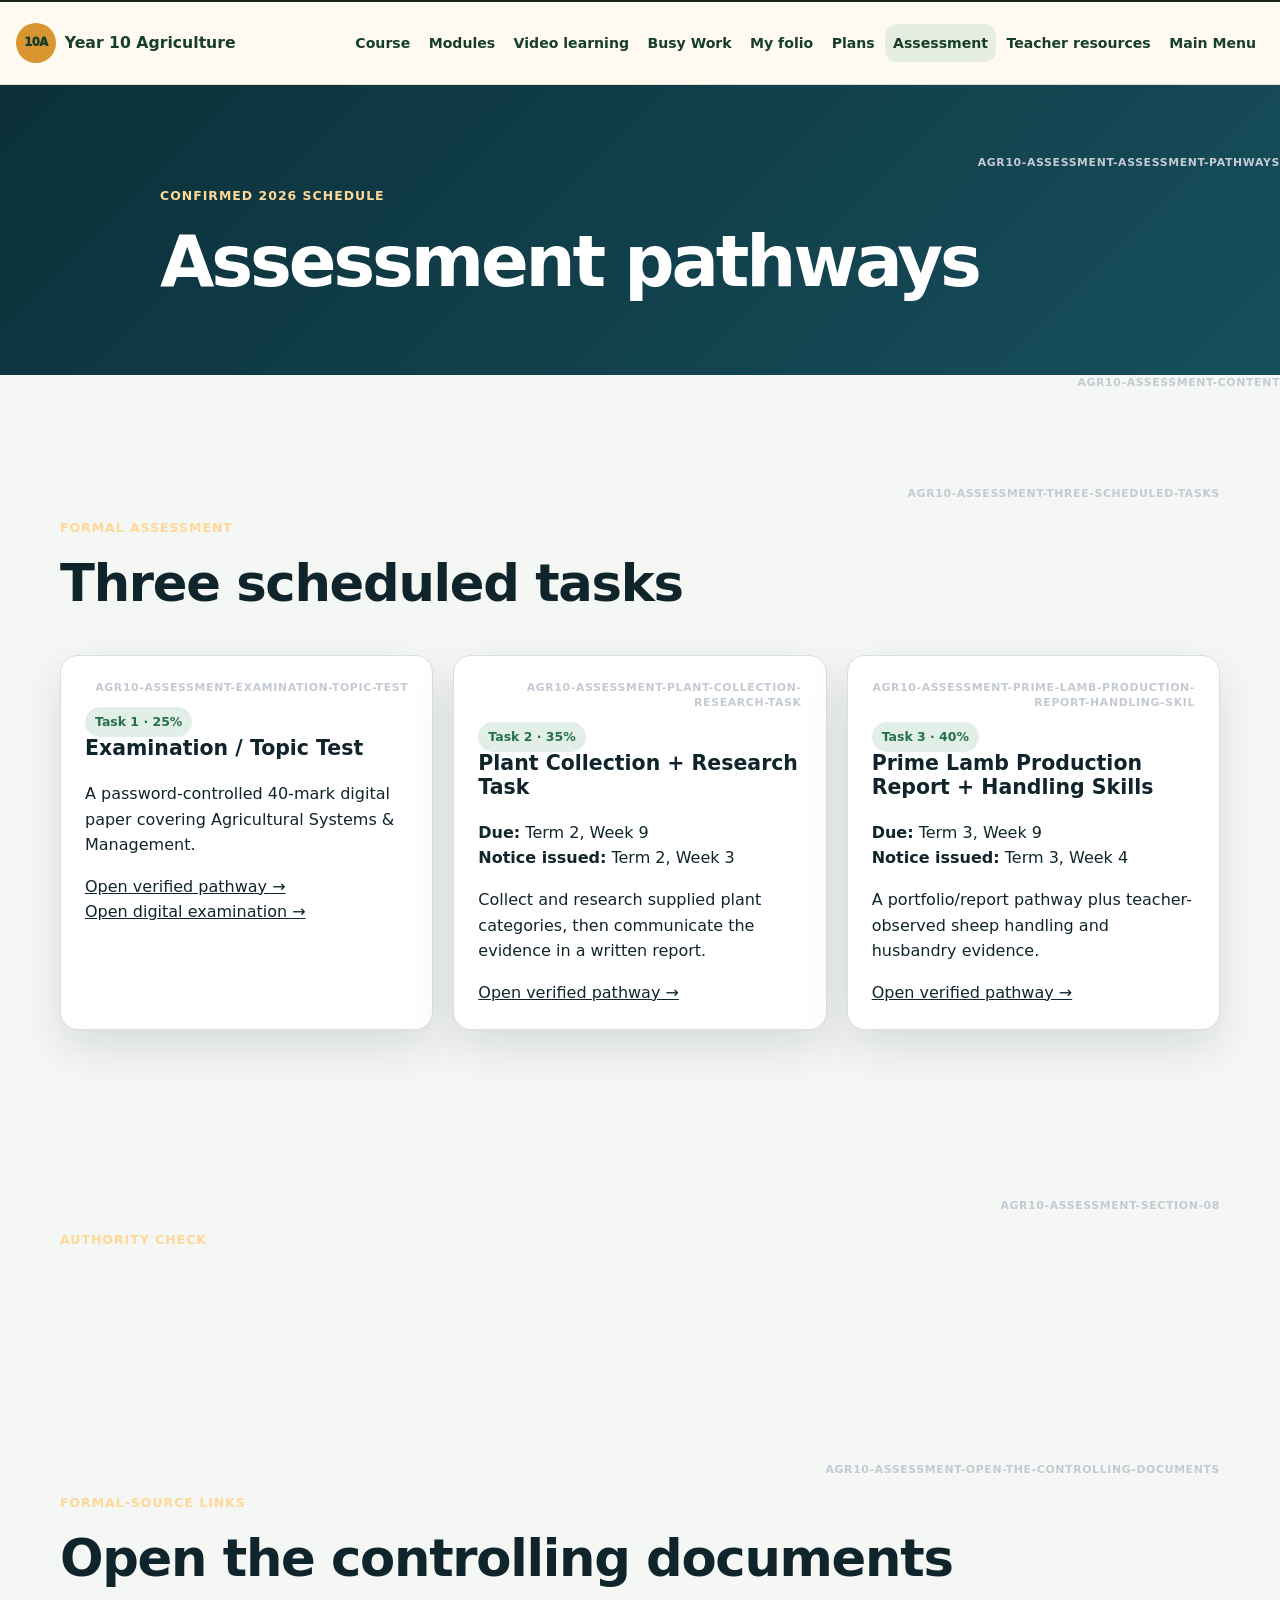
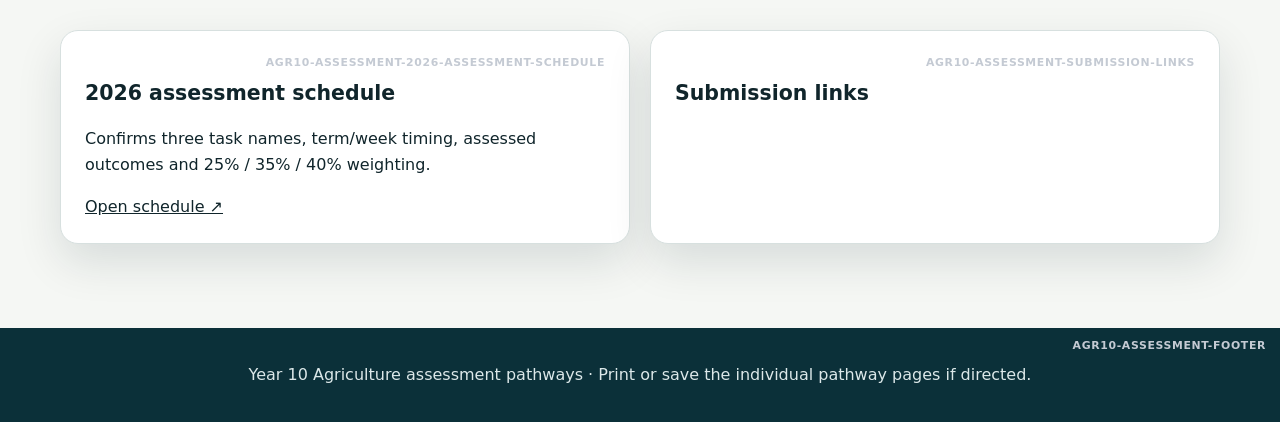
==== commit e76b49fa: "Align modules and add section references" ====
--- a/assessment/index.html
+++ b/assessment/index.html
@@ -1,6 +1,6 @@
 <!doctype html>
 <html lang="en-AU">
-<head><meta charset="utf-8"><meta name="viewport" content="width=device-width, initial-scale=1"><meta name="description" content="Confirmed 2026 Year 10 Agriculture assessment pathways."><title>Assessment pathways | Year 10 Agriculture</title><link rel="stylesheet" href="../guided/course.css?v=20260805a"><link rel="stylesheet" href="../shared/sister-site.css" data-sister-site-styles></head>
+<head><meta charset="utf-8"><meta name="viewport" content="width=device-width, initial-scale=1"><meta name="description" content="Confirmed 2026 Year 10 Agriculture assessment pathways."><title>Assessment pathways | Year 10 Agriculture</title><link rel="stylesheet" href="../guided/course.css?v=20260805a"><link rel="stylesheet" href="../shared/sister-site.css" data-sister-site-styles><link rel="stylesheet" href="../section-reference.css?v=20260817a"></head>
 <body>
   <a class="skip-link" href="#assessment-content">Skip to assessment pathways</a>
   <header class="site-header"><div class="nav-wrap"><a class="brand" href="../index.html">Year 10 Agriculture</a><nav class="nav-links" aria-label="Course navigation"><a href="../index.html#pathway">Modules</a><a href="../plans/index.html">Plans and drawings</a><a href="../busy-work/index.html">Busy Work</a><a href="../youtube-learning/index.html">YouTube learning</a><a href="index.html" aria-current="page">Assessment</a><a href="../folio.html">Folio</a></nav></div></header>
@@ -16,4 +16,4 @@
   </main>
   <footer>Year 10 Agriculture assessment pathways · Print or save the individual pathway pages if directed.</footer>
   <script src="../shared/hub-navigation.js" defer></script>
-</body></html>
+<script src="../vendor/html2canvas.min.js"></script><script src="../section-reference.js?v=20260817a" data-site-code="AGR10"></script></body></html>
--- a/shared/sister-site.css
+++ b/shared/sister-site.css
@@ -1,56 +1,111 @@
 :root {
-  --hub-ink: #102b3d;
-  --hub-paper: #f5f8fa;
-}
-
-.hub-return-bar {
-  background: linear-gradient(90deg, #0d2638, #173e54);
-  border-bottom: 1px solid rgba(255, 255, 255, 0.16);
-  color: #fff;
+  --hub-ink: #173f28;
+  --hub-paper: #fffaf1;
+}
+
+.course-family-nav {
+  background: var(--hub-paper);
+  border-top: 2px solid #17231b;
+  border-bottom: 1px solid #e6ddce;
+  color: var(--hub-ink);
+  display: block;
+  font-size: 16px;
   font-family: Inter, ui-sans-serif, system-ui, -apple-system, BlinkMacSystemFont, "Segoe UI", sans-serif;
-  position: relative;
+  line-height: 1.6;
+  margin: 0;
+  position: sticky;
+  top: 0;
+  width: 100%;
   z-index: 1000;
 }
 
-.hub-return-inner {
+.course-family-nav *,
+.course-family-nav *::before,
+.course-family-nav *::after { box-sizing: border-box; }
+
+.course-family-nav__inner {
   align-items: center;
   display: flex;
-  gap: 1rem;
-  justify-content: space-between;
+  gap: 1.15rem 2rem;
   margin: 0 auto;
-  max-width: 1240px;
-  min-height: 44px;
-  padding: 0.45rem 1.25rem;
-}
-
-.hub-return-link {
-  align-items: center;
-  border-radius: 999px;
-  color: #fff;
+  max-width: 1380px;
+  min-height: 82px;
+  padding: 0.8rem 1.25rem;
+}
+
+.course-family-nav__brand {
+  align-items: center;
+  color: var(--hub-ink);
   display: inline-flex;
-  font-size: 0.9rem;
-  font-weight: 800;
-  gap: 0.55rem;
+  flex: 0 0 auto;
+  font-size: 1.05rem;
+  font-weight: 900;
+  gap: 0.7rem;
   line-height: 1.2;
-  padding: 0.45rem 0.75rem;
+  padding: 0;
   text-decoration: none;
 }
 
-.hub-return-link:hover,
-.hub-return-link:focus-visible {
-  background: rgba(255, 255, 255, 0.14);
-  color: #fff;
-  outline: 3px solid rgba(255, 255, 255, 0.42);
+.course-family-nav__mark {
+  align-items: center;
+  background: #d9952f;
+  border-radius: 50%;
+  color: #173f28;
+  display: inline-flex;
+  font-size: 0.72rem;
+  font-weight: 950;
+  height: 42px;
+  justify-content: center;
+  letter-spacing: -0.04em;
+  width: 42px;
+}
+
+.course-family-nav__links {
+  align-items: center;
+  display: flex;
+  flex: 1 1 auto;
+  flex-wrap: wrap;
+  gap: 0.25rem 0.4rem;
+}
+
+.course-family-nav__links a {
+  border-radius: 12px;
+  color: var(--hub-ink);
+  display: inline-flex;
+  font-size: 1rem;
+  font-weight: 850;
+  line-height: 1.2;
+  padding: 0.78rem 0.85rem;
+  text-decoration: none;
+  white-space: nowrap;
+}
+
+.course-family-nav__links a:hover,
+.course-family-nav__links a:focus-visible {
+  background: #edf1e8;
+  color: #102f1d;
+  outline: 3px solid #d7dfd2;
   outline-offset: 2px;
 }
 
-.hub-course-label {
-  color: rgba(255, 255, 255, 0.78);
-  font-size: 0.82rem;
-  font-weight: 700;
-  overflow: hidden;
-  text-overflow: ellipsis;
-  white-space: nowrap;
+.course-family-nav__links a[aria-current="page"] {
+  background: #e6eee4;
+  color: #173f28;
+}
+
+.has-course-family-nav .site-header { display: none; }
+
+@media (max-width: 780px) {
+  .course-family-nav { position: relative; }
+  .course-family-nav__inner { display: grid; gap: 0.6rem; min-height: 0; padding: 0.7rem 0.8rem 0.55rem; }
+  .course-family-nav__brand { font-size: 1rem; }
+  .course-family-nav__mark { height: 36px; width: 36px; }
+  .course-family-nav__links { flex-wrap: nowrap; margin-inline: -0.8rem; overflow-x: auto; padding: 0 0.8rem 0.45rem; scrollbar-width: thin; }
+  .course-family-nav__links a { flex: 0 0 auto; font-size: 0.92rem; padding: 0.62rem 0.72rem; }
+}
+
+@media print {
+  .course-family-nav { display: none !important; }
 }
 
 .sister-hero {
@@ -286,3 +341,19 @@
     display: none !important;
   }
 }
+
+
+/* Shared TAS navigation alignment for Agriculture course sites. */
+@media (min-width: 1181px) {
+  .course-family-nav__inner { gap: 1rem; max-width: 1380px; min-height: 82px; padding: 0.75rem 1rem; }
+  .course-family-nav__brand { font-size: 0.98rem; gap: 0.55rem; }
+  .course-family-nav__mark { height: 40px; width: 40px; }
+  .course-family-nav__links { flex-wrap: nowrap; gap: 0.15rem; justify-content: flex-end; min-width: 0; }
+  .course-family-nav__links a { font-size: 0.88rem; padding: 0.68rem 0.5rem; }
+}
+
+@media (min-width: 781px) and (max-width: 1180px) {
+  .course-family-nav__inner { display: grid; gap: 0.55rem; padding: 0.7rem 1rem 0.55rem; }
+  .course-family-nav__links { flex-wrap: nowrap; margin-inline: -1rem; overflow-x: auto; padding: 0 1rem 0.45rem; scrollbar-width: thin; }
+  .course-family-nav__links a { flex: 0 0 auto; font-size: 0.9rem; padding: 0.62rem 0.68rem; }
+}
--- a/section-reference.css
+++ b/section-reference.css
@@ -0,0 +1,79 @@
+.section-reference {
+  display: block;
+  max-width: 100%;
+  min-width: 0;
+  width: auto;
+  margin: 0 0 12px auto;
+  color: #c4cad3;
+  font-size: 0.68rem;
+  font-weight: 700;
+  letter-spacing: 0.06em;
+  line-height: 1.4;
+  text-decoration: none;
+  text-align: right;
+  text-transform: uppercase;
+  overflow-wrap: anywhere;
+}
+
+.section-reference-overlay-target {
+  position: relative;
+}
+
+.section-reference-layout-safe {
+  min-width: 0;
+  overflow-wrap: anywhere;
+}
+
+.section-reference--overlay {
+  bottom: auto;
+  display: block;
+  height: auto;
+  left: auto;
+  margin: 0;
+  max-width: calc(100% - 28px);
+  min-height: 0;
+  position: absolute;
+  right: 14px;
+  top: 10px;
+  width: max-content;
+  z-index: 6;
+}
+
+.section-reference--on-dark {
+  color: rgba(255, 255, 255, 0.5);
+}
+
+.section-reference--on-dark:hover,
+.section-reference--on-dark:focus-visible {
+  color: rgba(255, 255, 255, 0.92);
+}
+
+.section-reference:hover,
+.section-reference:focus-visible {
+  color: #0757a0;
+  text-decoration: underline;
+  text-underline-offset: 3px;
+}
+
+.section-reference:focus-visible {
+  outline: 2px solid #0757a0;
+  outline-offset: 3px;
+  border-radius: 2px;
+}
+
+.section-reference.is-copied {
+  color: #667085;
+}
+
+.section-reference.is-capturing,
+.section-reference.is-capturing:focus-visible {
+  color: #c4cad3;
+  outline: none;
+  text-decoration: none;
+}
+
+@media print {
+  .section-reference {
+    display: none;
+  }
+}
